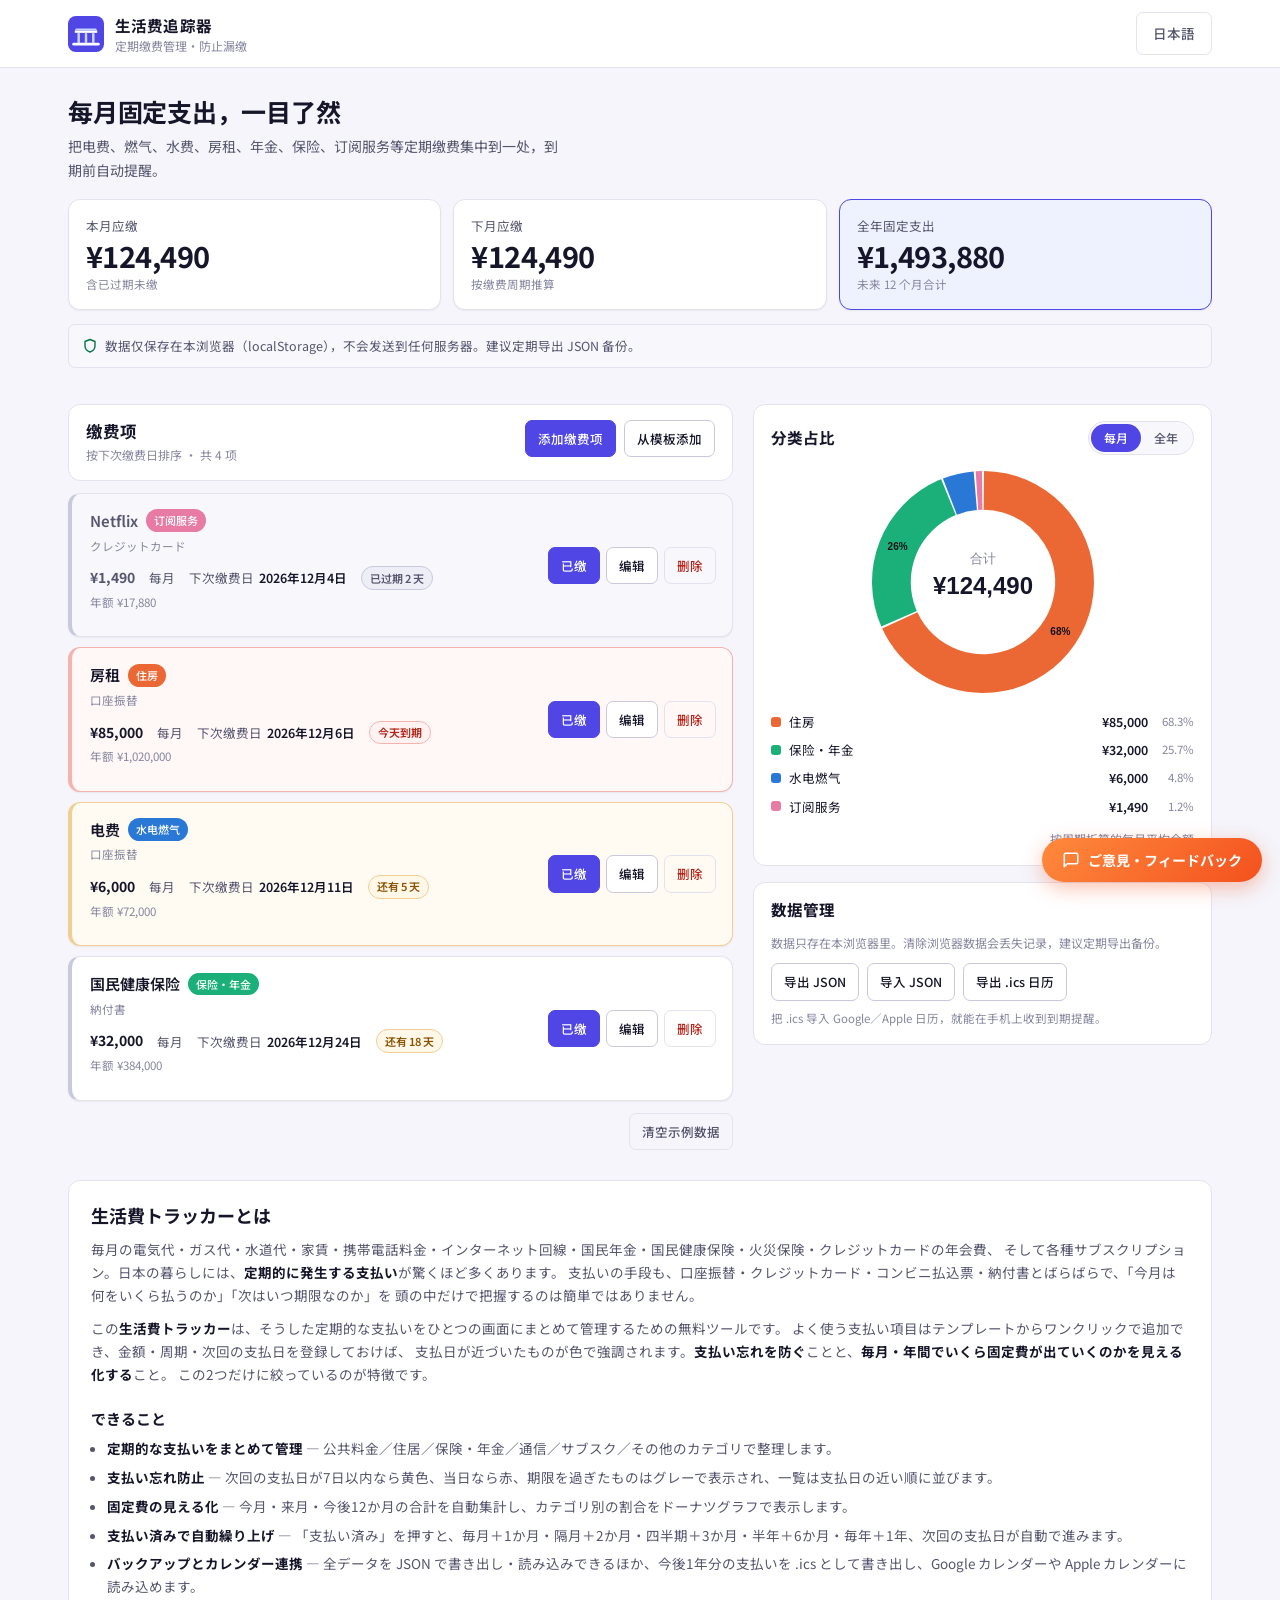
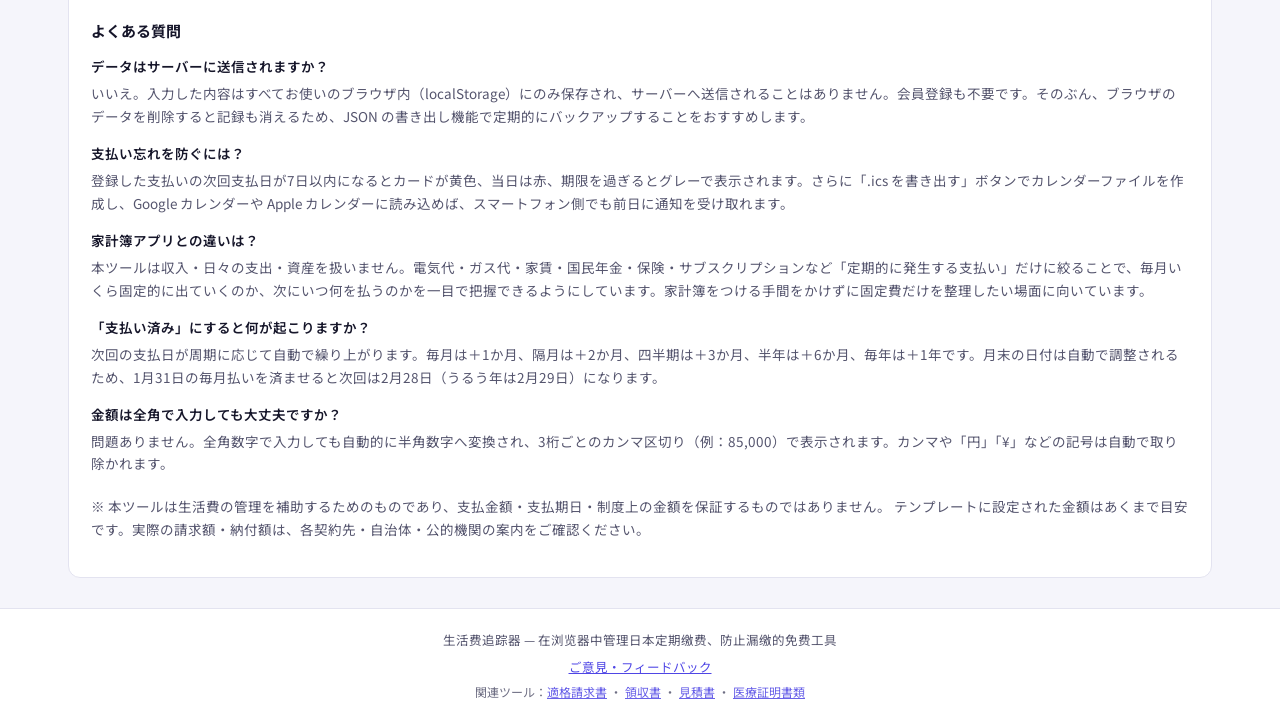
==== index.html @ db32c303 "生活費トラッカー 初始版本（缴费统一管理+提醒+生活成本可视化）" ====
<!DOCTYPE html>
<html lang="zh-CN">
<head>
<meta charset="UTF-8">
<meta name="viewport" content="width=device-width, initial-scale=1">
<title>生活費トラッカー｜定期支払いの管理と支払い忘れ防止（無料・登録不要）</title>
<meta name="description" content="電気・ガス・水道・家賃・国民年金・国民健康保険・サブスクなど、毎月の定期的な支払いをひとつの画面でまとめて管理。支払日が近づくと色で警告し、支払い忘れを防ぎます。年間の固定費もグラフで見える化。登録不要・すべてブラウザ内で完結します。">
<meta name="robots" content="index, follow">
<link rel="canonical" href="https://www.reveriel.com/life-cost-tracker/">
<meta property="og:type" content="website">
<meta property="og:title" content="生活費トラッカー｜定期支払いの管理と支払い忘れ防止">
<meta property="og:description" content="公共料金・家賃・年金・保険・サブスクなど定期的な支払いをまとめて管理。期限前にお知らせし、固定費をグラフで見える化する無料ツール。">
<meta property="og:locale" content="ja_JP">
<meta property="og:url" content="https://www.reveriel.com/life-cost-tracker/">
<link rel="preconnect" href="https://fonts.googleapis.com">
<link rel="preconnect" href="https://fonts.gstatic.com" crossorigin>
<link href="https://fonts.googleapis.com/css2?family=Noto+Sans+JP:wght@400;500;700&family=Noto+Sans+SC:wght@400;500;700&display=swap" rel="stylesheet">
<link rel="icon" href="data:image/svg+xml,%3Csvg xmlns='http://www.w3.org/2000/svg' viewBox='0 0 32 32'%3E%3Crect width='32' height='32' rx='7' fill='%234f46e5'/%3E%3Cpath d='M6 13h20M6 13a2 2 0 0 1 2-2h16a2 2 0 0 1 2 2v3H6v-3z' fill='%23ffffff'/%3E%3Cpath d='M9 16v7M16 16v7M23 16v7' stroke='%23c7d2fe' stroke-width='2' stroke-linecap='round'/%3E%3Cpath d='M5 25h22' stroke='%23ffffff' stroke-width='2.4' stroke-linecap='round'/%3E%3C/svg%3E">
<link rel="stylesheet" href="style.css">
<!-- Cloudflare Web Analytics --><script type='module' src='https://static.cloudflareinsights.com/beacon.min.js' data-cf-beacon='{"token": "6fc01bf3ac5e457ba1bd16b91e5b653e"}'></script><!-- End Cloudflare Web Analytics -->
<script type="application/ld+json">
{
  "@context": "https://schema.org",
  "@graph": [
    {
      "@type": "WebApplication",
      "name": "生活費トラッカー",
      "applicationCategory": "FinanceApplication",
      "operatingSystem": "Web",
      "url": "https://www.reveriel.com/life-cost-tracker/",
      "description": "電気・ガス・水道・家賃・国民年金・国民健康保険・サブスクリプションなど、定期的に発生する支払いをひとつの画面で管理し、支払い忘れを防ぐブラウザ完結型の無料ツール。",
      "inLanguage": "ja",
      "offers": {
        "@type": "Offer",
        "price": "0",
        "priceCurrency": "JPY"
      },
      "featureList": [
        "公共料金・家賃・年金・保険・サブスクなど定期的な支払いを一括管理",
        "支払日が7日以内なら黄色、当日は赤、期限超過はグレーで表示する支払い忘れ防止",
        "今月・来月・今後12か月の固定費を自動集計",
        "カテゴリ別の割合をドーナツグラフで表示",
        "「支払い済み」で次回支払日を周期に応じて自動で繰り上げ（月末日は自動調整）",
        "データは localStorage にのみ保存、JSON の書き出し・読み込みでバックアップ",
        "Google カレンダー等に読み込める .ics 形式の書き出し",
        "中文／日本語の画面切り替え"
      ]
    },
    {
      "@type": "FAQPage",
      "mainEntity": [
        {
          "@type": "Question",
          "name": "データはサーバーに送信されますか？",
          "acceptedAnswer": {
            "@type": "Answer",
            "text": "いいえ。入力した内容はすべてお使いのブラウザ内（localStorage）にのみ保存され、サーバーへ送信されることはありません。会員登録も不要です。そのぶん、ブラウザのデータを削除すると記録も消えるため、JSON の書き出し機能で定期的にバックアップすることをおすすめします。"
          }
        },
        {
          "@type": "Question",
          "name": "支払い忘れを防ぐには？",
          "acceptedAnswer": {
            "@type": "Answer",
            "text": "登録した支払いの次回支払日が7日以内になるとカードが黄色、当日は赤、期限を過ぎるとグレーで表示されます。さらに「.ics を書き出す」ボタンでカレンダーファイルを作成し、Google カレンダーや Apple カレンダーに読み込めば、スマートフォン側でも前日に通知を受け取れます。"
          }
        },
        {
          "@type": "Question",
          "name": "家計簿アプリとの違いは？",
          "acceptedAnswer": {
            "@type": "Answer",
            "text": "本ツールは収入・日々の支出・資産を扱いません。電気代・ガス代・家賃・国民年金・保険・サブスクリプションなど「定期的に発生する支払い」だけに絞ることで、毎月いくら固定的に出ていくのか、次にいつ何を払うのかを一目で把握できるようにしています。家計簿をつける手間をかけずに固定費だけを整理したい場面に向いています。"
          }
        },
        {
          "@type": "Question",
          "name": "「支払い済み」にすると何が起こりますか？",
          "acceptedAnswer": {
            "@type": "Answer",
            "text": "次回の支払日が周期に応じて自動で繰り上がります。毎月は＋1か月、隔月は＋2か月、四半期は＋3か月、半年は＋6か月、毎年は＋1年です。月末の日付は自動で調整されるため、1月31日の毎月払いを済ませると次回は2月28日（うるう年は2月29日）になります。"
          }
        },
        {
          "@type": "Question",
          "name": "金額は全角で入力しても大丈夫ですか？",
          "acceptedAnswer": {
            "@type": "Answer",
            "text": "問題ありません。全角数字で入力しても自動的に半角数字へ変換され、3桁ごとのカンマ区切り（例：85,000）で表示されます。カンマや「円」「¥」などの記号は自動で取り除かれます。"
          }
        }
      ]
    }
  ]
}
</script>
</head>
<body>

<header class="site-header no-print">
  <div class="wrap header-inner">
    <div class="brand">
      <svg class="brand-mark" viewBox="0 0 32 32" aria-hidden="true">
        <rect width="32" height="32" rx="7" fill="currentColor"/>
        <path d="M6 13h20v2H6z" fill="#fff"/>
        <path d="M7 11h18l1 2H6z" fill="#c7d2fe"/>
        <path d="M9.5 16v7M16 16v7M22.5 16v7" stroke="#c7d2fe" stroke-width="2.2" stroke-linecap="round"/>
        <path d="M5 25h22" stroke="#fff" stroke-width="2.4" stroke-linecap="round"/>
      </svg>
      <div class="brand-text">
        <strong data-i18n="brandName">生活费追踪器</strong>
        <span data-i18n="tagline">定期缴费管理・防止漏缴</span>
      </div>
    </div>

    <div class="header-actions">
      <button type="button" class="btn btn-ghost" id="langBtn" data-i18n-aria="ariaLang">日本語</button>
    </div>
  </div>
</header>

<main class="wrap">

  <!-- ===================== 仪表盘 ===================== -->
  <section class="dash" aria-labelledby="dashTitle">
    <h1 class="dash-title" id="dashTitle" data-i18n="dashTitle">每月固定支出，一目了然</h1>
    <p class="dash-lead" data-i18n="dashLead">把电费、燃气、房租、年金、保险、订阅服务等定期缴费集中到一处，到期前自动提醒。</p>

    <div class="kpi-row">
      <div class="stat-tile" id="tileThisMonth">
        <span class="stat-label" data-i18n="statThisMonth">本月应缴</span>
        <strong class="stat-value" id="statThisMonth">¥0</strong>
        <span class="stat-sub" data-i18n="statThisMonthSub">含已过期未缴</span>
      </div>
      <div class="stat-tile" id="tileNextMonth">
        <span class="stat-label" data-i18n="statNextMonth">下月应缴</span>
        <strong class="stat-value" id="statNextMonth">¥0</strong>
        <span class="stat-sub" data-i18n="statNextMonthSub">按缴费周期推算</span>
      </div>
      <div class="stat-tile stat-tile-accent" id="tileYear">
        <span class="stat-label" data-i18n="statYear">全年固定支出</span>
        <strong class="stat-value" id="statYear">¥0</strong>
        <span class="stat-sub" data-i18n="statYearSub">未来 12 个月合计</span>
      </div>
    </div>

    <p class="privacy-note">
      <svg viewBox="0 0 16 16" aria-hidden="true" class="ic"><path d="M8 1.5 3 3.5v4c0 3 2.1 5.6 5 6.5 2.9-.9 5-3.5 5-6.5v-4L8 1.5z" fill="none" stroke="currentColor" stroke-width="1.4" stroke-linejoin="round"/></svg>
      <span data-i18n="privacyNote">数据仅保存在本浏览器（localStorage），不会发送到任何服务器。建议定期导出 JSON 备份。</span>
    </p>
  </section>

  <div class="layout">

    <!-- ===================== 左：列表 ===================== -->
    <section class="pane list-pane" aria-labelledby="listTitle">
      <div class="pane-head">
        <div>
          <h2 id="listTitle" data-i18n="listTitle">缴费项</h2>
          <p class="hint" id="listMeta" data-i18n="sortNote">按下次缴费日排序</p>
        </div>
        <div class="pane-head-actions">
          <button type="button" class="btn btn-primary btn-sm" id="addBtn" data-i18n="btnAdd">添加缴费项</button>
          <button type="button" class="btn btn-outline btn-sm" id="tplBtn" data-i18n="btnTemplates">从模板添加</button>
        </div>
      </div>

      <!-- 模板面板 -->
      <div class="tpl-panel" id="tplPanel" hidden>
        <p class="hint" data-i18n="presetNote">点击即可添加，金额与日期之后可随时修改。</p>
        <div class="tpl-grid" id="tplGrid"></div>
      </div>

      <!-- 表单 -->
      <form class="item-form card" id="itemForm" autocomplete="off" novalidate hidden>
        <h3 class="form-title" id="formTitle" data-i18n="formTitleAdd">添加缴费项</h3>

        <div class="field">
          <label for="fName" data-i18n="lblName">名称</label>
          <input type="text" id="fName" name="name" maxlength="60" aria-describedby="errName">
          <p class="error" id="errName" role="alert" hidden data-i18n="errName">请输入名称</p>
        </div>

        <div class="field-row">
          <div class="field">
            <label for="fCategory" data-i18n="lblCategory">分类</label>
            <select id="fCategory" name="category">
              <option value="utility" data-i18n="cat.utility">公共料金</option>
              <option value="housing" data-i18n="cat.housing">住居</option>
              <option value="insurance" data-i18n="cat.insurance">保険・年金</option>
              <option value="telecom" data-i18n="cat.telecom">通信</option>
              <option value="subscription" data-i18n="cat.subscription">サブスク</option>
              <option value="other" data-i18n="cat.other">その他</option>
            </select>
          </div>

          <div class="field">
            <label for="fCycle" data-i18n="lblCycle">缴费周期</label>
            <select id="fCycle" name="cycle">
              <option value="monthly" data-i18n="cycle.monthly">毎月</option>
              <option value="bimonthly" data-i18n="cycle.bimonthly">隔月</option>
              <option value="quarterly" data-i18n="cycle.quarterly">四半期</option>
              <option value="semiannual" data-i18n="cycle.semiannual">半年</option>
              <option value="yearly" data-i18n="cycle.yearly">毎年</option>
              <option value="once" data-i18n="cycle.once">単発</option>
            </select>
          </div>
        </div>

        <div class="field-row">
          <div class="field">
            <label for="fAmount" data-i18n="lblAmount">金额（日元）</label>
            <input type="text" id="fAmount" name="amount" inputmode="numeric" spellcheck="false"
                   data-i18n-ph="phAmount" placeholder="例：6,000" aria-describedby="helpAmount errAmount">
            <p class="help" data-i18n="helpAmount">全角数字会自动转换，自动加千分位。</p>
            <p class="error" id="errAmount" role="alert" hidden data-i18n="errAmount">请输入金额</p>
          </div>

          <div class="field">
            <label for="fDate" data-i18n="lblNextDate">下次缴费日</label>
            <input type="date" id="fDate" name="nextDate" aria-describedby="errDate">
            <p class="error" id="errDate" role="alert" hidden data-i18n="errDate">请选择日期</p>
          </div>
        </div>

        <div class="field">
          <label for="fNote" data-i18n="lblNote">备注（可选）</label>
          <input type="text" id="fNote" name="note" maxlength="80" data-i18n-ph="phNote" placeholder="例：口座振替">
        </div>

        <div class="form-actions">
          <button type="submit" class="btn btn-primary" id="saveBtn" data-i18n="btnSave">保存</button>
          <button type="button" class="btn btn-ghost" id="cancelBtn" data-i18n="btnCancel">取消</button>
        </div>
      </form>

      <div class="item-list" id="itemList"></div>

      <p class="empty-state" id="emptyState" hidden data-i18n="emptyState">还没有缴费项。点击「添加缴费项」，或从模板一键添加。</p>

      <div class="list-foot">
        <button type="button" class="btn btn-ghost btn-sm" id="clearSampleBtn" data-i18n="btnClearSample">清空示例数据</button>
      </div>
    </section>

    <!-- ===================== 右：图表 + 数据管理 ===================== -->
    <aside class="pane side-pane">

      <section class="card chart-card" aria-labelledby="chartTitle">
        <div class="card-head">
          <h2 id="chartTitle" data-i18n="chartTitle">分类占比</h2>
          <div class="seg" role="group" aria-labelledby="chartTitle">
            <button type="button" class="seg-btn is-active" id="segMonthly" data-i18n="chartMonthly">每月</button>
            <button type="button" class="seg-btn" id="segYearly" data-i18n="chartYearly">全年</button>
          </div>
        </div>

        <div class="chart-body">
          <div class="chart-canvas-wrap">
            <canvas id="chart" width="240" height="240" role="img" aria-describedby="chartLegend"></canvas>
            <p class="chart-empty" id="chartEmpty" hidden data-i18n="chartEmpty">还没有可统计的数据。</p>
            <div class="chart-tip" id="chartTip" hidden></div>
          </div>
          <ul class="legend" id="chartLegend"></ul>
        </div>
        <p class="chart-foot" id="chartFoot"></p>
      </section>

      <section class="card data-card" aria-labelledby="dataTitle">
        <div class="card-head">
          <h2 id="dataTitle" data-i18n="dataTitle">数据管理</h2>
        </div>
        <p class="hint" data-i18n="helpExport">数据只存在本浏览器里。清除浏览器数据会丢失记录，建议定期导出备份。</p>
        <div class="data-actions">
          <button type="button" class="btn btn-outline btn-sm" id="exportJsonBtn" data-i18n="btnExportJson">导出 JSON</button>
          <button type="button" class="btn btn-outline btn-sm" id="importJsonBtn" data-i18n="btnImportJson">导入 JSON</button>
          <button type="button" class="btn btn-outline btn-sm" id="exportIcsBtn" data-i18n="btnExportIcs">导出 .ics 日历</button>
        </div>
        <p class="help" data-i18n="icsHelp">把 .ics 导入 Google／Apple 日历，就能在手机上收到到期提醒。</p>
        <input type="file" id="importFile" accept="application/json,.json" hidden>
      </section>

    </aside>
  </div>

  <!-- ===================== 说明 / FAQ ===================== -->
  <section class="seo no-print" lang="ja" aria-label="ツールについて">
    <h2>生活費トラッカーとは</h2>
    <p>
      毎月の電気代・ガス代・水道代・家賃・携帯電話料金・インターネット回線・国民年金・国民健康保険・火災保険・クレジットカードの年会費、
      そして各種サブスクリプション。日本の暮らしには、<strong>定期的に発生する支払い</strong>が驚くほど多くあります。
      支払いの手段も、口座振替・クレジットカード・コンビニ払込票・納付書とばらばらで、「今月は何をいくら払うのか」「次はいつ期限なのか」を
      頭の中だけで把握するのは簡単ではありません。
    </p>
    <p>
      この<strong>生活費トラッカー</strong>は、そうした定期的な支払いをひとつの画面にまとめて管理するための無料ツールです。
      よく使う支払い項目はテンプレートからワンクリックで追加でき、金額・周期・次回の支払日を登録しておけば、
      支払日が近づいたものが色で強調されます。<strong>支払い忘れを防ぐ</strong>ことと、<strong>毎月・年間でいくら固定費が出ていくのかを見える化する</strong>こと。
      この2つだけに絞っているのが特徴です。
    </p>

    <h3>できること</h3>
    <ul class="seo-list">
      <li><strong>定期的な支払いをまとめて管理</strong> — 公共料金／住居／保険・年金／通信／サブスク／その他のカテゴリで整理します。</li>
      <li><strong>支払い忘れ防止</strong> — 次回の支払日が7日以内なら黄色、当日なら赤、期限を過ぎたものはグレーで表示され、一覧は支払日の近い順に並びます。</li>
      <li><strong>固定費の見える化</strong> — 今月・来月・今後12か月の合計を自動集計し、カテゴリ別の割合をドーナツグラフで表示します。</li>
      <li><strong>支払い済みで自動繰り上げ</strong> — 「支払い済み」を押すと、毎月＋1か月・隔月＋2か月・四半期＋3か月・半年＋6か月・毎年＋1年、次回の支払日が自動で進みます。</li>
      <li><strong>バックアップとカレンダー連携</strong> — 全データを JSON で書き出し・読み込みできるほか、今後1年分の支払いを .ics として書き出し、Google カレンダーや Apple カレンダーに読み込めます。</li>
    </ul>

    <h3>よくある質問</h3>
    <dl class="faq">
      <dt>データはサーバーに送信されますか？</dt>
      <dd>いいえ。入力した内容はすべてお使いのブラウザ内（localStorage）にのみ保存され、サーバーへ送信されることはありません。会員登録も不要です。そのぶん、ブラウザのデータを削除すると記録も消えるため、JSON の書き出し機能で定期的にバックアップすることをおすすめします。</dd>

      <dt>支払い忘れを防ぐには？</dt>
      <dd>登録した支払いの次回支払日が7日以内になるとカードが黄色、当日は赤、期限を過ぎるとグレーで表示されます。さらに「.ics を書き出す」ボタンでカレンダーファイルを作成し、Google カレンダーや Apple カレンダーに読み込めば、スマートフォン側でも前日に通知を受け取れます。</dd>

      <dt>家計簿アプリとの違いは？</dt>
      <dd>本ツールは収入・日々の支出・資産を扱いません。電気代・ガス代・家賃・国民年金・保険・サブスクリプションなど「定期的に発生する支払い」だけに絞ることで、毎月いくら固定的に出ていくのか、次にいつ何を払うのかを一目で把握できるようにしています。家計簿をつける手間をかけずに固定費だけを整理したい場面に向いています。</dd>

      <dt>「支払い済み」にすると何が起こりますか？</dt>
      <dd>次回の支払日が周期に応じて自動で繰り上がります。毎月は＋1か月、隔月は＋2か月、四半期は＋3か月、半年は＋6か月、毎年は＋1年です。月末の日付は自動で調整されるため、1月31日の毎月払いを済ませると次回は2月28日（うるう年は2月29日）になります。</dd>

      <dt>金額は全角で入力しても大丈夫ですか？</dt>
      <dd>問題ありません。全角数字で入力しても自動的に半角数字へ変換され、3桁ごとのカンマ区切り（例：85,000）で表示されます。カンマや「円」「¥」などの記号は自動で取り除かれます。</dd>
    </dl>

    <p class="disclaimer">
      ※ 本ツールは生活費の管理を補助するためのものであり、支払金額・支払期日・制度上の金額を保証するものではありません。
      テンプレートに設定された金額はあくまで目安です。実際の請求額・納付額は、各契約先・自治体・公的機関の案内をご確認ください。
    </p>
  </section>
</main>

<footer class="site-footer no-print">
  <div class="wrap">
    <p data-i18n="footerNote">生活费追踪器 — 在浏览器中管理日本定期缴费、防止漏缴的免费工具</p>
    <p><a href="https://docs.google.com/forms/d/e/1FAIpQLSfHGUfgAlViT3TFiVtJi_EpJ4ioUpd9oGyaJ7rehEV-gBH_PA/viewform?usp=pp_url&amp;entry.1745177199=%E7%94%9F%E6%B4%BB%E8%B2%BB%E3%83%88%E3%83%A9%E3%83%83%E3%82%AB%E3%83%BC" target="_blank" rel="noopener">ご意見・フィードバック</a></p>
    <p class="foot-related">関連ツール：<a href="https://www.reveriel.com/japan-invoice-pdf/">適格請求書</a> ・ <a href="https://www.reveriel.com/ryoshusho-pdf/">領収書</a> ・ <a href="https://www.reveriel.com/mitsumori-pdf/">見積書</a> ・ <a href="https://www.reveriel.com/iryo-shomei-pdf/">医療証明書類</a></p>
  </div>
</footer>

<div class="toast" id="toast" role="status" aria-live="polite" hidden></div>

<script src="script.js"></script>
<!-- フィードバックFAB（右下固定・常時表示） -->
<a href="https://docs.google.com/forms/d/e/1FAIpQLSfHGUfgAlViT3TFiVtJi_EpJ4ioUpd9oGyaJ7rehEV-gBH_PA/viewform?usp=pp_url&amp;entry.1745177199=%E7%94%9F%E6%B4%BB%E8%B2%BB%E3%83%88%E3%83%A9%E3%83%83%E3%82%AB%E3%83%BC" target="_blank" rel="noopener" class="feedback-fab" aria-label="ご意見・フィードバックを送る">
  <svg viewBox="0 0 24 24" fill="none" stroke="currentColor" stroke-width="2" stroke-linecap="round" stroke-linejoin="round" aria-hidden="true"><path d="M21 15a2 2 0 0 1-2 2H7l-4 4V5a2 2 0 0 1 2-2h14a2 2 0 0 1 2 2z"/></svg>
  <span>ご意見・フィードバック</span>
</a>
</body>
</html>
---- style.css ----
/* =========================================================
   生活費トラッカー — style.css
   純粋なフロントエンドのみ。外部通信は行いません。
   ========================================================= */

:root {
  --c-bg:            #f5f5fb;
  --c-surface:       #ffffff;
  --c-surface-2:     #f7f7fc;
  --c-surface-3:     #eeeef7;
  --c-border:        #e3e3f0;
  --c-border-strong: #c9c9de;
  --c-text:          #16162a;
  --c-text-muted:    #55556e;
  --c-text-faint:    #86869f;
  --c-accent:        #4f46e5;
  --c-accent-soft:   #eef2ff;
  --c-accent-hover:  #4338ca;
  --c-accent-ink:    #ffffff;
  --c-danger:        #b42318;
  --c-danger-soft:   #fef3f2;
  --c-danger-tint:   #fff8f7;
  --c-danger-border: #f4b3ad;
  --c-warn:          #8a5300;
  --c-warn-soft:     #fff7e8;
  --c-warn-tint:     #fffbf2;
  --c-warn-border:   #f0cf94;
  --c-success:       #067647;

  --radius:    12px;
  --radius-sm: 7px;
  --shadow-sm: 0 1px 2px rgba(16, 24, 40, .06);
  --shadow-md: 0 2px 10px rgba(16, 24, 40, .07);

  --font: "Noto Sans JP", "Noto Sans SC", -apple-system, BlinkMacSystemFont,
          "Hiragino Kaku Gothic ProN", "Hiragino Sans", "Yu Gothic", Meiryo, sans-serif;

  /* カテゴリ配色（データ可視化用・明度/彩度/CVD 検証済み） */
  --cat-utility:      #2a78d6;
  --cat-housing:      #eb6834;
  --cat-insurance:    #1baf7a;
  --cat-telecom:      #eda100;
  --cat-subscription: #e87ba4;
  --cat-other:        #008300;
}

@media (prefers-color-scheme: dark) {
  :root {
    --c-bg:            #101018;
    --c-surface:       #191926;
    --c-surface-2:     #1f1f30;
    --c-surface-3:     #26263a;
    --c-border:        #2c2c42;
    --c-border-strong: #43435e;
    --c-text:          #ececf5;
    --c-text-muted:    #a6a6bd;
    --c-text-faint:    #82829c;
    --c-accent:        #a5b4fc;
    --c-accent-soft:   #1e1b4b;
    --c-accent-hover:  #c7d2fe;
    --c-accent-ink:    #0f0f1e;
    --c-danger:        #f4746a;
    --c-danger-soft:   #33191a;
    --c-danger-tint:   #231618;
    --c-danger-border: #6b2f2c;
    --c-warn:          #f0c07a;
    --c-warn-soft:     #2e2614;
    --c-warn-tint:     #211c12;
    --c-warn-border:   #5c4a24;
    --c-success:       #4ec98b;
    --shadow-sm: 0 1px 2px rgba(0, 0, 0, .4);
    --shadow-md: 0 2px 10px rgba(0, 0, 0, .45);

    --cat-utility:      #3987e5;
    --cat-housing:      #d95926;
    --cat-insurance:    #199e70;
    --cat-telecom:      #c98500;
    --cat-subscription: #d55181;
    --cat-other:        #008300;
  }
}

* { box-sizing: border-box; }
[hidden] { display: none !important; }
html { -webkit-text-size-adjust: 100%; }

body {
  margin: 0;
  background: var(--c-bg);
  color: var(--c-text);
  font-family: var(--font);
  font-size: 15px;
  line-height: 1.7;
  overflow-x: hidden;
}

.wrap { width: min(1180px, 100%); margin-inline: auto; padding-inline: 18px; }

h1, h2, h3 { line-height: 1.4; margin: 0; }
p { margin: 0 0 10px; }
a { color: var(--c-accent); }

:focus-visible { outline: 2px solid var(--c-accent); outline-offset: 2px; border-radius: 4px; }

.ic { width: 16px; height: 16px; flex: none; vertical-align: -2px; }

/* ---------------- ボタン ---------------- */

.btn {
  display: inline-flex;
  align-items: center;
  justify-content: center;
  gap: 6px;
  padding: 9px 16px;
  font: inherit;
  font-size: 13.5px;
  font-weight: 500;
  border-radius: var(--radius-sm);
  border: 1px solid transparent;
  background: var(--c-surface-2);
  color: var(--c-text);
  cursor: pointer;
  white-space: nowrap;
  transition: background .15s, border-color .15s, color .15s;
}
.btn:hover { background: var(--c-surface-3); }

.btn-primary { background: var(--c-accent); color: var(--c-accent-ink); border-color: var(--c-accent); }
.btn-primary:hover { background: var(--c-accent-hover); border-color: var(--c-accent-hover); }

.btn-outline { background: var(--c-surface); border-color: var(--c-border-strong); color: var(--c-text); }
.btn-outline:hover { background: var(--c-accent-soft); border-color: var(--c-accent); color: var(--c-accent); }

.btn-ghost { background: transparent; color: var(--c-text-muted); border-color: var(--c-border); }
.btn-ghost:hover { background: var(--c-surface-2); color: var(--c-text); }

.btn-danger-ghost { background: transparent; color: var(--c-danger); border-color: var(--c-border); }
.btn-danger-ghost:hover { background: var(--c-danger-soft); border-color: var(--c-danger-border); }

.btn-sm { padding: 7px 12px; font-size: 12.5px; }

/* ---------------- ヘッダー ---------------- */

.site-header {
  background: var(--c-surface);
  border-bottom: 1px solid var(--c-border);
  position: sticky;
  top: 0;
  z-index: 20;
}
.header-inner {
  display: flex;
  align-items: center;
  justify-content: space-between;
  gap: 14px;
  padding-block: 12px;
}
.brand { display: flex; align-items: center; gap: 11px; min-width: 0; }
.brand-mark { width: 36px; height: 36px; color: var(--c-accent); flex: none; }
.brand-text { display: flex; flex-direction: column; min-width: 0; }
.brand-text strong { font-size: 15.5px; font-weight: 700; letter-spacing: .01em; }
.brand-text span { font-size: 12px; color: var(--c-text-faint); line-height: 1.4; }
.header-actions { display: flex; align-items: center; gap: 8px; flex: none; }

/* ---------------- ダッシュボード ---------------- */

.dash { padding-block: 26px 6px; }
.dash-title { font-size: 25px; font-weight: 700; letter-spacing: -.01em; }
.dash-lead { color: var(--c-text-muted); font-size: 14px; margin-top: 6px; max-width: 62ch; }

.kpi-row {
  display: grid;
  grid-template-columns: repeat(3, minmax(0, 1fr));
  gap: 12px;
  margin-top: 16px;
}
.stat-tile {
  display: flex;
  flex-direction: column;
  gap: 2px;
  padding: 15px 17px;
  background: var(--c-surface);
  border: 1px solid var(--c-border);
  border-radius: var(--radius);
  box-shadow: var(--shadow-sm);
  min-width: 0;
}
.stat-tile-accent { border-color: var(--c-accent); background: var(--c-accent-soft); }
.stat-label { font-size: 12.5px; color: var(--c-text-muted); }
.stat-value {
  font-size: clamp(21px, 5.4vw, 29px);
  font-weight: 700;
  letter-spacing: -.02em;
  line-height: 1.2;
  overflow-wrap: anywhere;
}
.stat-sub { font-size: 11.5px; color: var(--c-text-faint); }

.privacy-note {
  display: flex;
  align-items: flex-start;
  gap: 7px;
  margin-top: 14px;
  padding: 10px 13px;
  background: var(--c-surface-2);
  border: 1px solid var(--c-border);
  border-radius: var(--radius-sm);
  font-size: 12.5px;
  color: var(--c-text-muted);
}
.privacy-note .ic { margin-top: 3px; color: var(--c-success); }

/* ---------------- レイアウト ---------------- */

.layout {
  display: grid;
  grid-template-columns: minmax(0, 1.45fr) minmax(0, 1fr);
  gap: 20px;
  align-items: start;
  padding-block: 20px 30px;
}
.pane { min-width: 0; }
.side-pane { display: grid; gap: 16px; }

.card,
.pane-head,
.item-form {
  background: var(--c-surface);
  border: 1px solid var(--c-border);
  border-radius: var(--radius);
}

.pane-head {
  display: flex;
  align-items: flex-start;
  justify-content: space-between;
  gap: 12px;
  flex-wrap: wrap;
  padding: 15px 17px;
  margin-bottom: 12px;
}
.pane-head h2 { font-size: 16.5px; font-weight: 700; }
.pane-head-actions { display: flex; gap: 8px; flex-wrap: wrap; }
.hint { font-size: 12px; color: var(--c-text-faint); margin: 2px 0 0; }
.help { font-size: 11.5px; color: var(--c-text-faint); margin: 4px 0 0; }

/* ---------------- テンプレート ---------------- */

.tpl-panel {
  padding: 14px 16px 16px;
  margin-bottom: 12px;
  background: var(--c-surface-2);
  border: 1px solid var(--c-border);
  border-radius: var(--radius);
}
.tpl-grid {
  display: grid;
  grid-template-columns: repeat(auto-fill, minmax(146px, 1fr));
  gap: 7px;
  margin-top: 9px;
}
.tpl-btn {
  display: flex;
  flex-direction: column;
  align-items: flex-start;
  gap: 1px;
  text-align: left;
  padding: 8px 10px;
  font: inherit;
  font-size: 12.5px;
  background: var(--c-surface);
  border: 1px solid var(--c-border);
  border-radius: var(--radius-sm);
  color: var(--c-text);
  cursor: pointer;
  min-width: 0;
  transition: border-color .15s, background .15s;
}
.tpl-btn:hover { border-color: var(--c-accent); background: var(--c-accent-soft); }
.tpl-btn .tpl-name { font-weight: 500; overflow-wrap: anywhere; }
.tpl-btn .tpl-meta { font-size: 11px; color: var(--c-text-faint); }

/* ---------------- フォーム ---------------- */

.item-form { padding: 16px 17px 18px; margin-bottom: 12px; }
.form-title { font-size: 15px; font-weight: 700; margin-bottom: 12px; }
.field { margin-bottom: 12px; min-width: 0; }
.field-row { display: grid; grid-template-columns: repeat(2, minmax(0, 1fr)); gap: 12px; }

.field label {
  display: block;
  font-size: 12.5px;
  font-weight: 500;
  color: var(--c-text-muted);
  margin-bottom: 4px;
}
.field input,
.field select {
  width: 100%;
  padding: 9px 11px;
  font: inherit;
  font-size: 14px;
  color: var(--c-text);
  background: var(--c-surface-2);
  border: 1px solid var(--c-border-strong);
  border-radius: var(--radius-sm);
  min-width: 0;
}
.field input:focus, .field select:focus { border-color: var(--c-accent); outline: none; background: var(--c-surface); }
.field input[aria-invalid="true"] { border-color: var(--c-danger); }

.error { font-size: 11.5px; color: var(--c-danger); margin: 4px 0 0; font-weight: 500; }
.form-actions { display: flex; gap: 8px; margin-top: 4px; }

/* ---------------- 支払い項目カード ---------------- */

.item-list { display: grid; gap: 10px; }

.item-card {
  position: relative;
  display: grid;
  grid-template-columns: minmax(0, 1fr) auto;
  gap: 12px;
  align-items: center;
  padding: 14px 16px 14px 18px;
  background: var(--c-surface);
  border: 1px solid var(--c-border);
  border-left: 4px solid var(--c-border-strong);
  border-radius: var(--radius);
  box-shadow: var(--shadow-sm);
  min-width: 0;
}
.item-card.is-soon    { border-left-color: var(--c-warn);   background: var(--c-warn-tint);   border-color: var(--c-warn-border); }
.item-card.is-today   { border-left-color: var(--c-danger); background: var(--c-danger-tint); border-color: var(--c-danger-border); }
.item-card.is-overdue { border-left-color: var(--c-border-strong); background: var(--c-surface-2); }
.item-card.is-overdue .item-name,
.item-card.is-overdue .item-amount { color: var(--c-text-muted); }
.item-card.is-done { opacity: .62; }

.item-main { min-width: 0; }
.item-top { display: flex; align-items: center; gap: 8px; flex-wrap: wrap; }
.item-name { font-size: 15px; font-weight: 600; overflow-wrap: anywhere; }
.item-note { font-size: 11.5px; color: var(--c-text-faint); margin-top: 3px; overflow-wrap: anywhere; }

.item-meta {
  display: flex;
  align-items: center;
  gap: 6px 14px;
  flex-wrap: wrap;
  margin-top: 7px;
  font-size: 12.5px;
  color: var(--c-text-muted);
}
.item-meta b { font-weight: 600; color: var(--c-text); }
.item-amount { font-size: 14px; font-weight: 700; color: var(--c-text); }
.item-due { display: inline-flex; align-items: center; gap: 5px; }
.item-days { font-weight: 600; }

.badge {
  display: inline-block;
  padding: 2px 8px;
  border-radius: 99px;
  font-size: 11px;
  font-weight: 500;
  color: #fff;
  background: var(--c-text-faint);
  white-space: nowrap;
}
.badge[data-cat="utility"]      { background: var(--cat-utility); }
.badge[data-cat="housing"]      { background: var(--cat-housing); }
.badge[data-cat="insurance"]    { background: var(--cat-insurance); }
.badge[data-cat="telecom"]      { background: var(--cat-telecom); }
.badge[data-cat="subscription"] { background: var(--cat-subscription); }
.badge[data-cat="other"]        { background: var(--cat-other); }

.pill {
  display: inline-block;
  padding: 1.5px 8px;
  border-radius: 99px;
  font-size: 11px;
  font-weight: 600;
  border: 1px solid transparent;
}
.pill-soon    { background: var(--c-warn-soft);   color: var(--c-warn);   border-color: var(--c-warn-border); }
.pill-today   { background: var(--c-danger-soft); color: var(--c-danger); border-color: var(--c-danger-border); }
.pill-overdue { background: var(--c-surface-3);   color: var(--c-text-muted); border-color: var(--c-border-strong); }
.pill-done    { background: var(--c-surface-3);   color: var(--c-text-faint); border-color: var(--c-border); }

.item-actions { display: flex; gap: 6px; align-items: center; flex-wrap: wrap; justify-content: flex-end; }

.empty-state {
  padding: 30px 18px;
  text-align: center;
  font-size: 13.5px;
  color: var(--c-text-faint);
  background: var(--c-surface-2);
  border: 1px dashed var(--c-border-strong);
  border-radius: var(--radius);
}
.list-foot { margin-top: 12px; display: flex; justify-content: flex-end; }

/* ---------------- グラフカード ---------------- */

.card { padding: 16px 17px; }
.card-head {
  display: flex;
  align-items: center;
  justify-content: space-between;
  gap: 10px;
  flex-wrap: wrap;
  margin-bottom: 12px;
}
.card-head h2 { font-size: 15.5px; font-weight: 700; }

.seg {
  display: inline-flex;
  padding: 2px;
  background: var(--c-surface-2);
  border: 1px solid var(--c-border);
  border-radius: 99px;
}
.seg-btn {
  padding: 4px 13px;
  font: inherit;
  font-size: 12px;
  font-weight: 500;
  color: var(--c-text-muted);
  background: transparent;
  border: none;
  border-radius: 99px;
  cursor: pointer;
}
.seg-btn.is-active { background: var(--c-accent); color: var(--c-accent-ink); }

/* 凡例を全幅で読ませたいので、グラフと凡例は縦に積む */
.chart-body { display: grid; grid-template-columns: minmax(0, 1fr); gap: 14px; justify-items: center; }
.chart-canvas-wrap { position: relative; width: 100%; max-width: 230px; margin-inline: auto; }
#chart { display: block; width: 100%; height: auto; aspect-ratio: 1 / 1; }
.chart-empty {
  position: absolute;
  inset: 0;
  display: flex;
  align-items: center;
  justify-content: center;
  text-align: center;
  font-size: 12.5px;
  color: var(--c-text-faint);
  padding: 10px;
}
.chart-tip {
  position: absolute;
  z-index: 5;
  padding: 6px 10px;
  background: var(--c-text);
  color: var(--c-bg);
  border-radius: var(--radius-sm);
  font-size: 12px;
  font-weight: 500;
  white-space: nowrap;
  pointer-events: none;
  transform: translate(-50%, -130%);
  box-shadow: var(--shadow-md);
}

.legend { list-style: none; margin: 0; padding: 0; width: 100%; display: grid; gap: 7px; }
.legend li {
  display: grid;
  grid-template-columns: auto minmax(0, 1fr) auto auto;
  align-items: center;
  gap: 8px;
  font-size: 12.5px;
  min-width: 0;
}
.legend .sw {
  width: 10px; height: 10px; border-radius: 3px; flex: none;
}
.legend .lg-name { color: var(--c-text); overflow-wrap: anywhere; }
.legend .lg-amt { color: var(--c-text); font-weight: 600; white-space: nowrap; }
.legend .lg-pct { color: var(--c-text-faint); font-size: 11.5px; white-space: nowrap; min-width: 38px; text-align: right; }
.chart-foot { margin: 12px 0 0; font-size: 12px; color: var(--c-text-faint); text-align: right; }
.chart-foot b { color: var(--c-text); font-weight: 600; }

/* ---------------- データ管理 ---------------- */

.data-actions { display: flex; flex-wrap: wrap; gap: 8px; margin: 10px 0 8px; }

/* ---------------- 説明セクション ---------------- */

.seo {
  background: var(--c-surface);
  border: 1px solid var(--c-border);
  border-radius: var(--radius);
  padding: 22px 22px 26px;
  margin-bottom: 30px;
}
.seo h2 { font-size: 18px; font-weight: 700; margin-bottom: 10px; }
.seo h3 { font-size: 15px; font-weight: 700; margin: 22px 0 8px; }
.seo p { font-size: 13.5px; color: var(--c-text-muted); }
.seo strong { color: var(--c-text); }

.seo-list { margin: 0 0 4px; padding-left: 1.15em; font-size: 13.5px; color: var(--c-text-muted); }
.seo-list li { margin-bottom: 6px; }

.faq { margin: 0; font-size: 13.5px; }
.faq dt { font-weight: 600; margin-top: 14px; color: var(--c-text); }
.faq dd { margin: 4px 0 0; color: var(--c-text-muted); }

.disclaimer { margin-top: 20px; font-size: 12px; color: var(--c-text-faint); }

/* ---------------- フッター ---------------- */

.site-footer {
  border-top: 1px solid var(--c-border);
  background: var(--c-surface);
  padding-block: 20px;
  text-align: center;
  font-size: 12.5px;
  color: var(--c-text-muted);
}
.site-footer p { margin: 0 0 5px; }
.foot-related { font-size: 12px; opacity: .85; }

/* ---------------- トースト ---------------- */

.toast {
  position: fixed;
  left: 50%;
  bottom: 24px;
  transform: translateX(-50%);
  z-index: 60;
  max-width: calc(100vw - 32px);
  padding: 10px 18px;
  background: var(--c-text);
  color: var(--c-bg);
  border-radius: 99px;
  font-size: 13px;
  font-weight: 500;
  box-shadow: var(--shadow-md);
  animation: toastIn .18s ease-out;
}
@keyframes toastIn { from { opacity: 0; transform: translate(-50%, 8px); } }

/* ---------------- レスポンシブ ---------------- */

@media (max-width: 900px) {
  .layout { grid-template-columns: minmax(0, 1fr); }
}

@media (max-width: 620px) {
  .dash-title { font-size: 21px; }
  .kpi-row { grid-template-columns: minmax(0, 1fr); gap: 8px; }
  .field-row { grid-template-columns: minmax(0, 1fr); gap: 0; }
  .pane-head { flex-direction: column; align-items: stretch; }
  .pane-head-actions { width: 100%; }
  .pane-head-actions .btn { flex: 1 1 auto; }
  .item-card { grid-template-columns: minmax(0, 1fr); gap: 10px; }
  .item-actions { justify-content: flex-start; }
  .item-actions .btn { flex: 1 1 auto; }
  .seo { padding: 18px 16px 22px; }
  .chart-canvas-wrap { max-width: 200px; }
  .legend li { grid-template-columns: auto minmax(0, 1fr) auto; }
  .legend .lg-pct { grid-column: 3; min-width: 0; }
  .toast { bottom: 16px; }
}

/* ---------------- 印刷 ---------------- */

@media print {
  .no-print, .site-header, .site-footer, .toast { display: none !important; }
  body { background: #fff; }
}

/* ===== フィードバックFAB（右下固定・常時表示） ===== */
.feedback-fab {
  position: fixed;
  right: 18px;
  bottom: 18px;
  z-index: 10000;
  display: inline-flex;
  align-items: center;
  gap: 8px;
  padding: 13px 20px;
  background: linear-gradient(135deg, #ff8a3d, #f4511e);
  color: #fff !important;
  border-radius: 999px;
  box-shadow: 0 6px 20px rgba(244, 81, 30, 0.35);
  font-size: 14px;
  font-weight: 700;
  line-height: 1;
  text-decoration: none !important;
  transition: transform 0.15s ease, box-shadow 0.15s ease;
}
.feedback-fab:hover {
  transform: translateY(-3px);
  box-shadow: 0 10px 28px rgba(244, 81, 30, 0.45);
  color: #fff !important;
}
.feedback-fab:focus-visible { outline: 3px solid rgba(244, 81, 30, 0.5); outline-offset: 2px; }
.feedback-fab svg { width: 18px; height: 18px; flex: none; }
@media (max-width: 600px) {
  .feedback-fab { right: 14px; bottom: 14px; padding: 11px 16px; font-size: 13px; }
  .feedback-fab svg { width: 16px; height: 16px; }
}
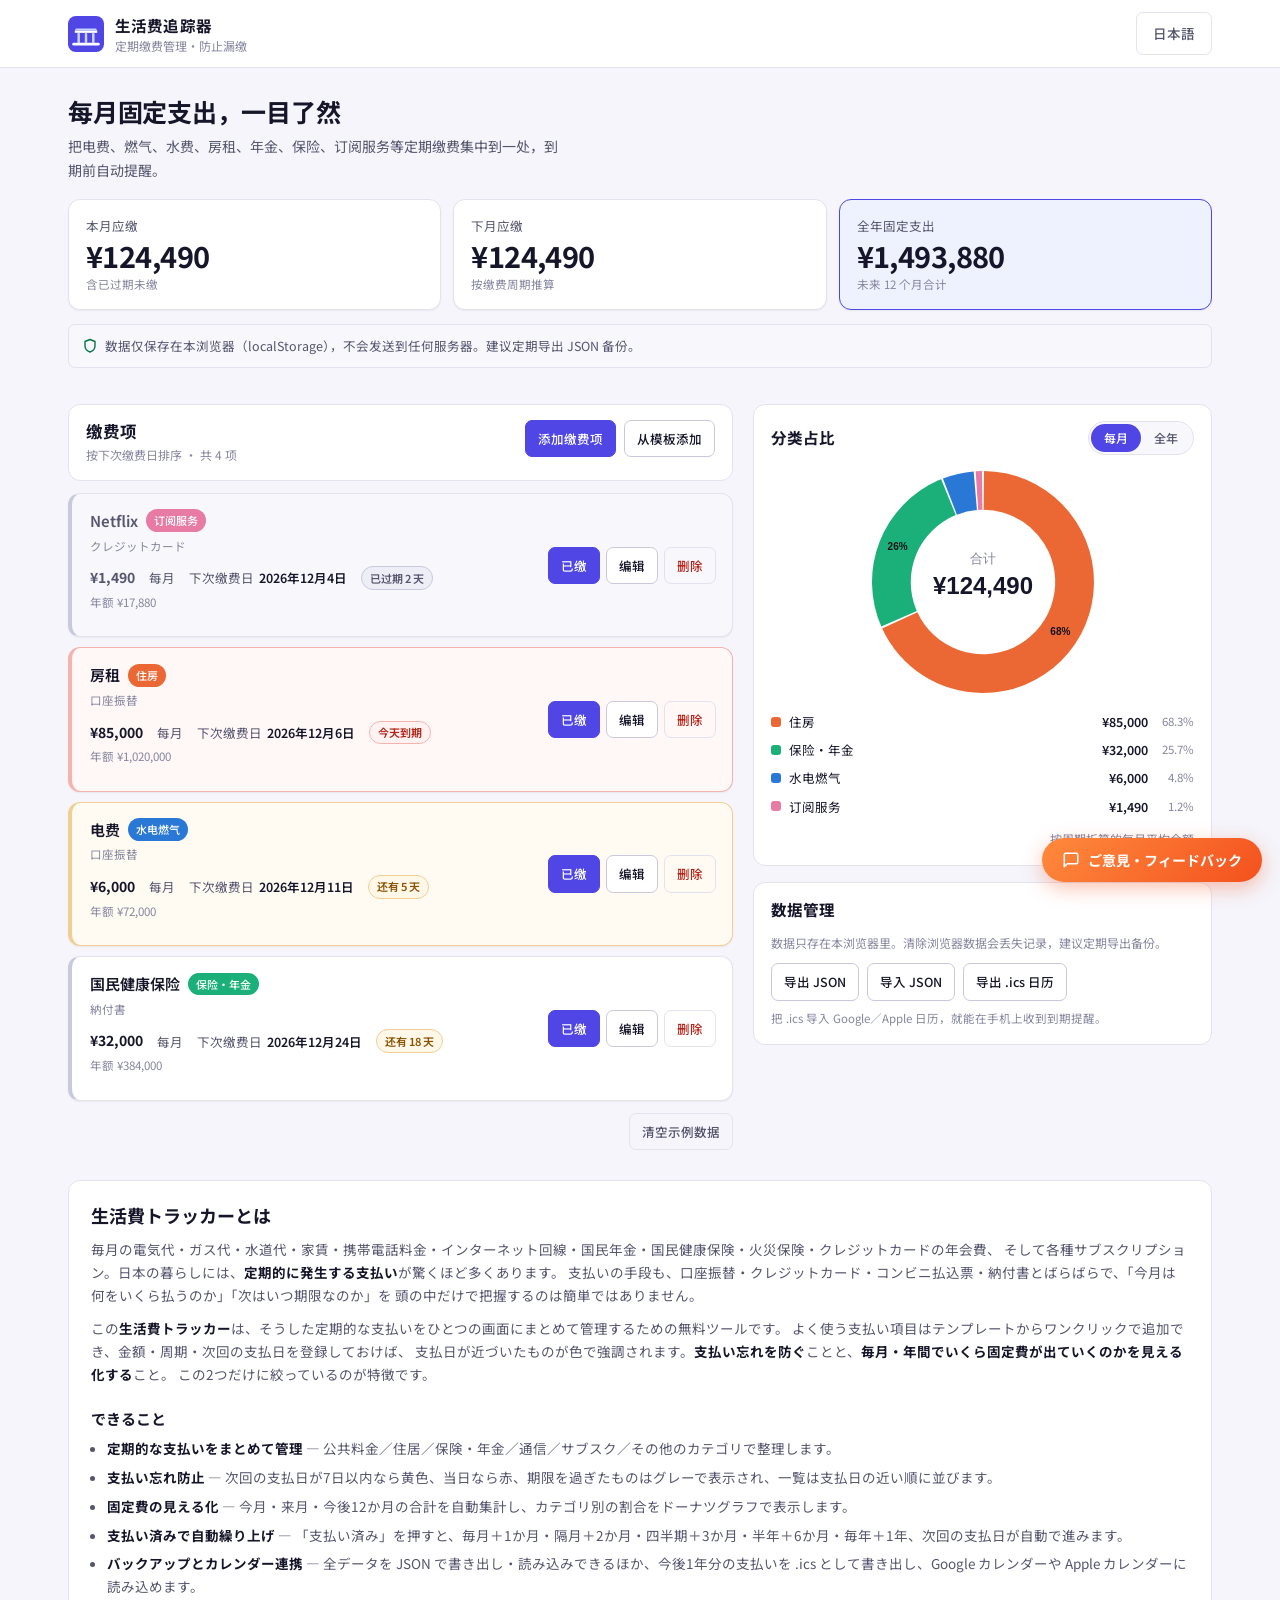
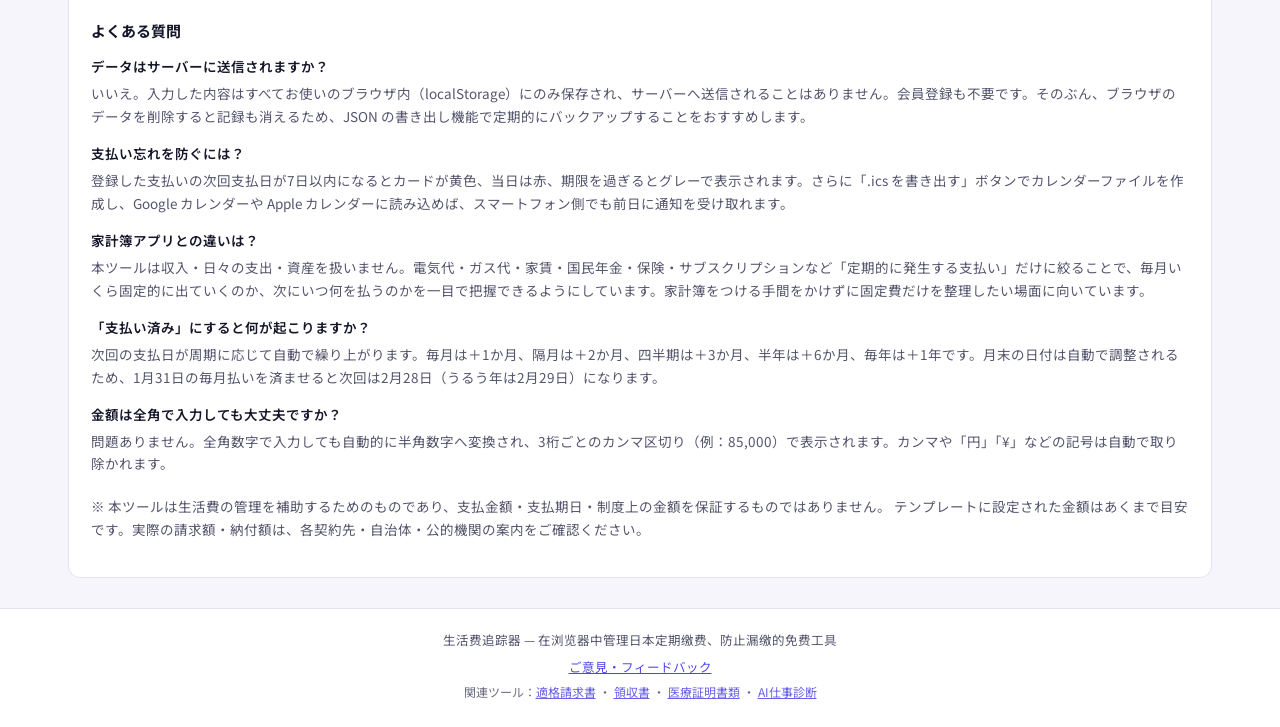
==== commit 18464157: "全站互链补全：関連ツール 链接到姊妹站" ====
--- a/index.html
+++ b/index.html
@@ -337,7 +337,7 @@
   <div class="wrap">
     <p data-i18n="footerNote">生活费追踪器 — 在浏览器中管理日本定期缴费、防止漏缴的免费工具</p>
     <p><a href="https://docs.google.com/forms/d/e/1FAIpQLSfHGUfgAlViT3TFiVtJi_EpJ4ioUpd9oGyaJ7rehEV-gBH_PA/viewform?usp=pp_url&amp;entry.1745177199=%E7%94%9F%E6%B4%BB%E8%B2%BB%E3%83%88%E3%83%A9%E3%83%83%E3%82%AB%E3%83%BC" target="_blank" rel="noopener">ご意見・フィードバック</a></p>
-    <p class="foot-related">関連ツール：<a href="https://www.reveriel.com/japan-invoice-pdf/">適格請求書</a> ・ <a href="https://www.reveriel.com/ryoshusho-pdf/">領収書</a> ・ <a href="https://www.reveriel.com/mitsumori-pdf/">見積書</a> ・ <a href="https://www.reveriel.com/iryo-shomei-pdf/">医療証明書類</a></p>
+    <p class="foot-related">関連ツール：<a href="https://www.reveriel.com/japan-invoice-pdf/">適格請求書</a> ・ <a href="https://www.reveriel.com/ryoshusho-pdf/">領収書</a> ・ <a href="https://www.reveriel.com/iryo-shomei-pdf/">医療証明書類</a> ・ <a href="https://www.reveriel.com/ai-diagnosis/">AI仕事診断</a></p>
   </div>
 </footer>
 
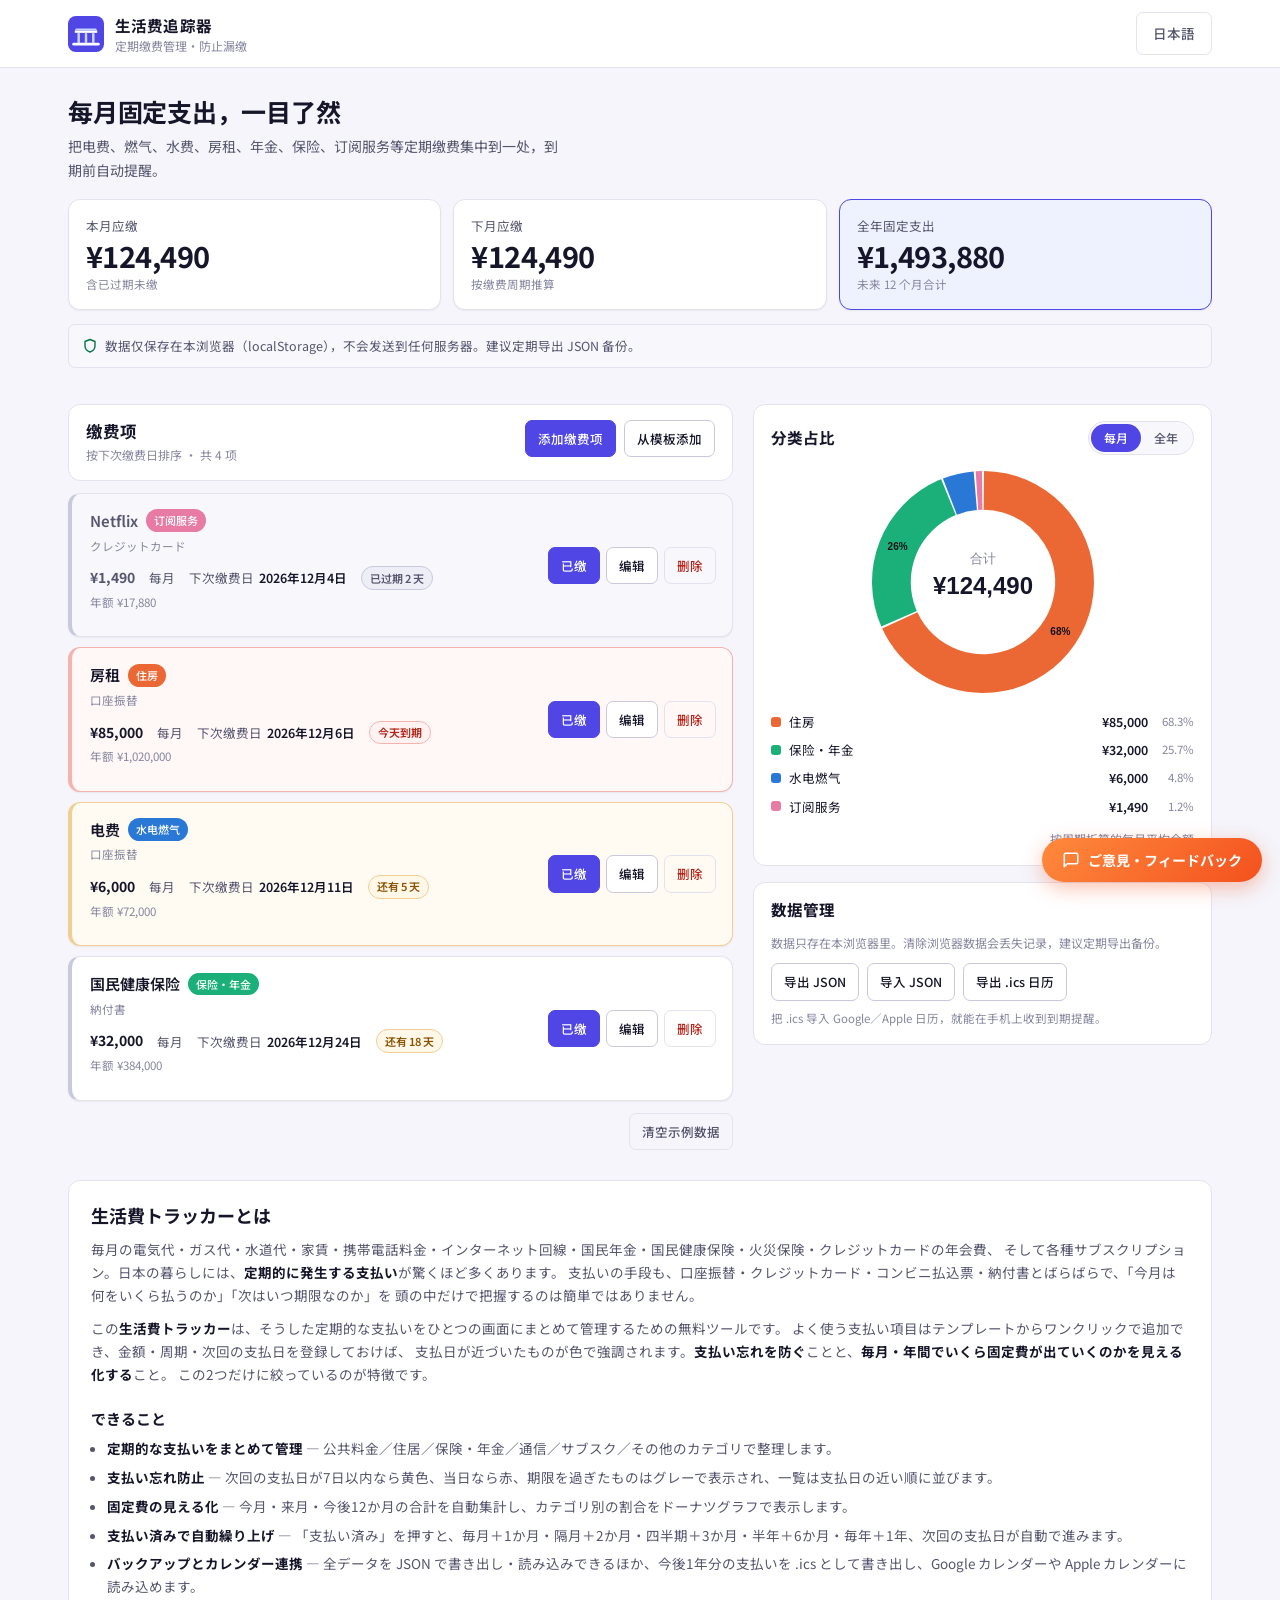
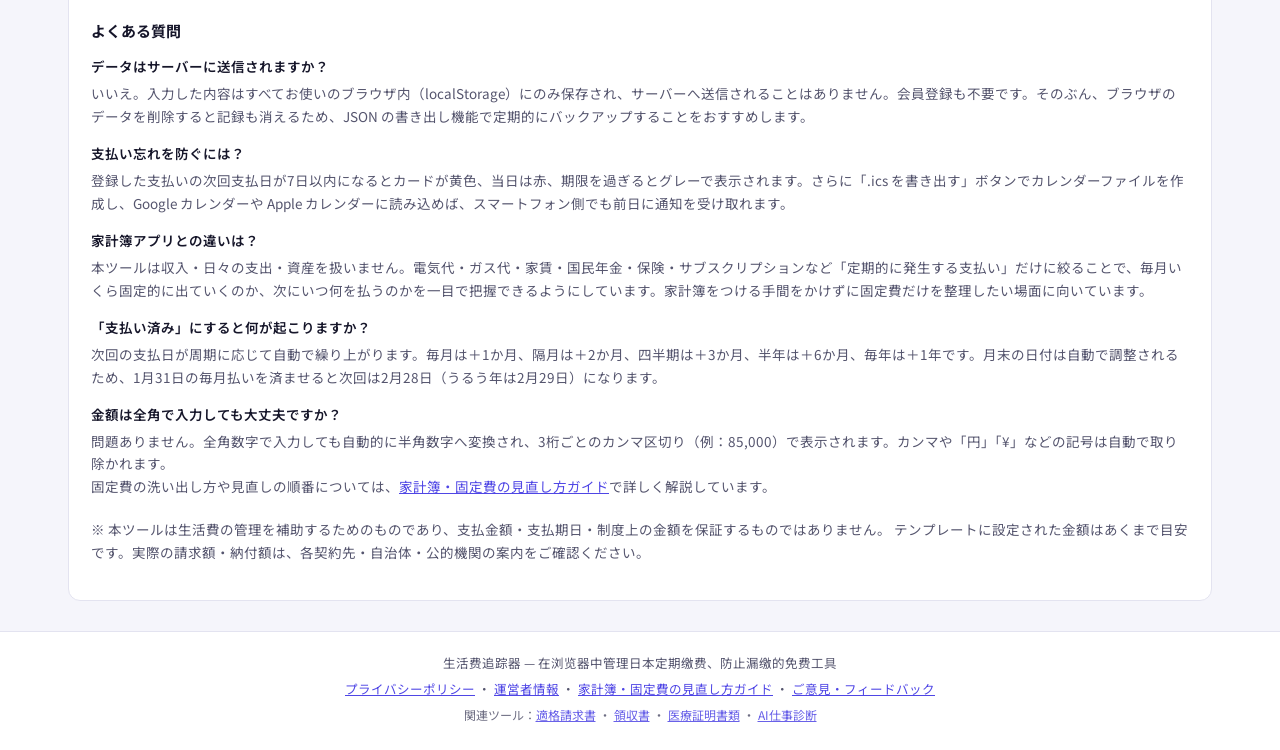
==== commit 611299d0: "PM迭代：补隐私政策/运营者信息/SEO教程页+联盟区块+跨站CTA按钮配色修复" ====
--- a/index.html
+++ b/index.html
@@ -12,6 +12,11 @@
 <meta property="og:description" content="公共料金・家賃・年金・保険・サブスクなど定期的な支払いをまとめて管理。期限前にお知らせし、固定費をグラフで見える化する無料ツール。">
 <meta property="og:locale" content="ja_JP">
 <meta property="og:url" content="https://www.reveriel.com/life-cost-tracker/">
+<meta property="og:image" content="https://www.reveriel.com/life-cost-tracker/og-image.png">
+<meta property="og:image:width" content="1200">
+<meta property="og:image:height" content="630">
+<meta name="twitter:card" content="summary_large_image">
+<meta name="twitter:image" content="https://www.reveriel.com/life-cost-tracker/og-image.png">
 <link rel="preconnect" href="https://fonts.googleapis.com">
 <link rel="preconnect" href="https://fonts.gstatic.com" crossorigin>
 <link href="https://fonts.googleapis.com/css2?family=Noto+Sans+JP:wght@400;500;700&family=Noto+Sans+SC:wght@400;500;700&display=swap" rel="stylesheet">
@@ -326,6 +331,10 @@
       <dd>問題ありません。全角数字で入力しても自動的に半角数字へ変換され、3桁ごとのカンマ区切り（例：85,000）で表示されます。カンマや「円」「¥」などの記号は自動で取り除かれます。</dd>
     </dl>
 
+    <p class="seo-more">
+      固定費の洗い出し方や見直しの順番については、<a href="koteihi-minaoshi.html">家計簿・固定費の見直し方ガイド</a>で詳しく解説しています。
+    </p>
+
     <p class="disclaimer">
       ※ 本ツールは生活費の管理を補助するためのものであり、支払金額・支払期日・制度上の金額を保証するものではありません。
       テンプレートに設定された金額はあくまで目安です。実際の請求額・納付額は、各契約先・自治体・公的機関の案内をご確認ください。
@@ -336,7 +345,12 @@
 <footer class="site-footer no-print">
   <div class="wrap">
     <p data-i18n="footerNote">生活费追踪器 — 在浏览器中管理日本定期缴费、防止漏缴的免费工具</p>
-    <p><a href="https://docs.google.com/forms/d/e/1FAIpQLSfHGUfgAlViT3TFiVtJi_EpJ4ioUpd9oGyaJ7rehEV-gBH_PA/viewform?usp=pp_url&amp;entry.1745177199=%E7%94%9F%E6%B4%BB%E8%B2%BB%E3%83%88%E3%83%A9%E3%83%83%E3%82%AB%E3%83%BC" target="_blank" rel="noopener">ご意見・フィードバック</a></p>
+    <p>
+      <a href="privacy.html">プライバシーポリシー</a> ・
+      <a href="company.html">運営者情報</a> ・
+      <a href="koteihi-minaoshi.html">家計簿・固定費の見直し方ガイド</a> ・
+      <a href="https://docs.google.com/forms/d/e/1FAIpQLSfHGUfgAlViT3TFiVtJi_EpJ4ioUpd9oGyaJ7rehEV-gBH_PA/viewform?usp=pp_url&amp;entry.1745177199=%E7%94%9F%E6%B4%BB%E8%B2%BB%E3%83%88%E3%83%A9%E3%83%83%E3%82%AB%E3%83%BC" target="_blank" rel="noopener">ご意見・フィードバック</a>
+    </p>
     <p class="foot-related">関連ツール：<a href="https://www.reveriel.com/japan-invoice-pdf/">適格請求書</a> ・ <a href="https://www.reveriel.com/ryoshusho-pdf/">領収書</a> ・ <a href="https://www.reveriel.com/iryo-shomei-pdf/">医療証明書類</a> ・ <a href="https://www.reveriel.com/ai-diagnosis/">AI仕事診断</a></p>
   </div>
 </footer>
--- a/style.css
+++ b/style.css
@@ -497,6 +497,7 @@
 .seo h3 { font-size: 15px; font-weight: 700; margin: 22px 0 8px; }
 .seo p { font-size: 13.5px; color: var(--c-text-muted); }
 .seo strong { color: var(--c-text); }
+.seo a { color: var(--c-accent); }
 
 .seo-list { margin: 0 0 4px; padding-left: 1.15em; font-size: 13.5px; color: var(--c-text-muted); }
 .seo-list li { margin-bottom: 6px; }
@@ -566,7 +567,7 @@
 /* ---------------- 印刷 ---------------- */
 
 @media print {
-  .no-print, .site-header, .site-footer, .toast { display: none !important; }
+  .no-print, .site-header, .site-footer, .toast, .feedback-fab { display: none !important; }
   body { background: #fff; }
 }
 
